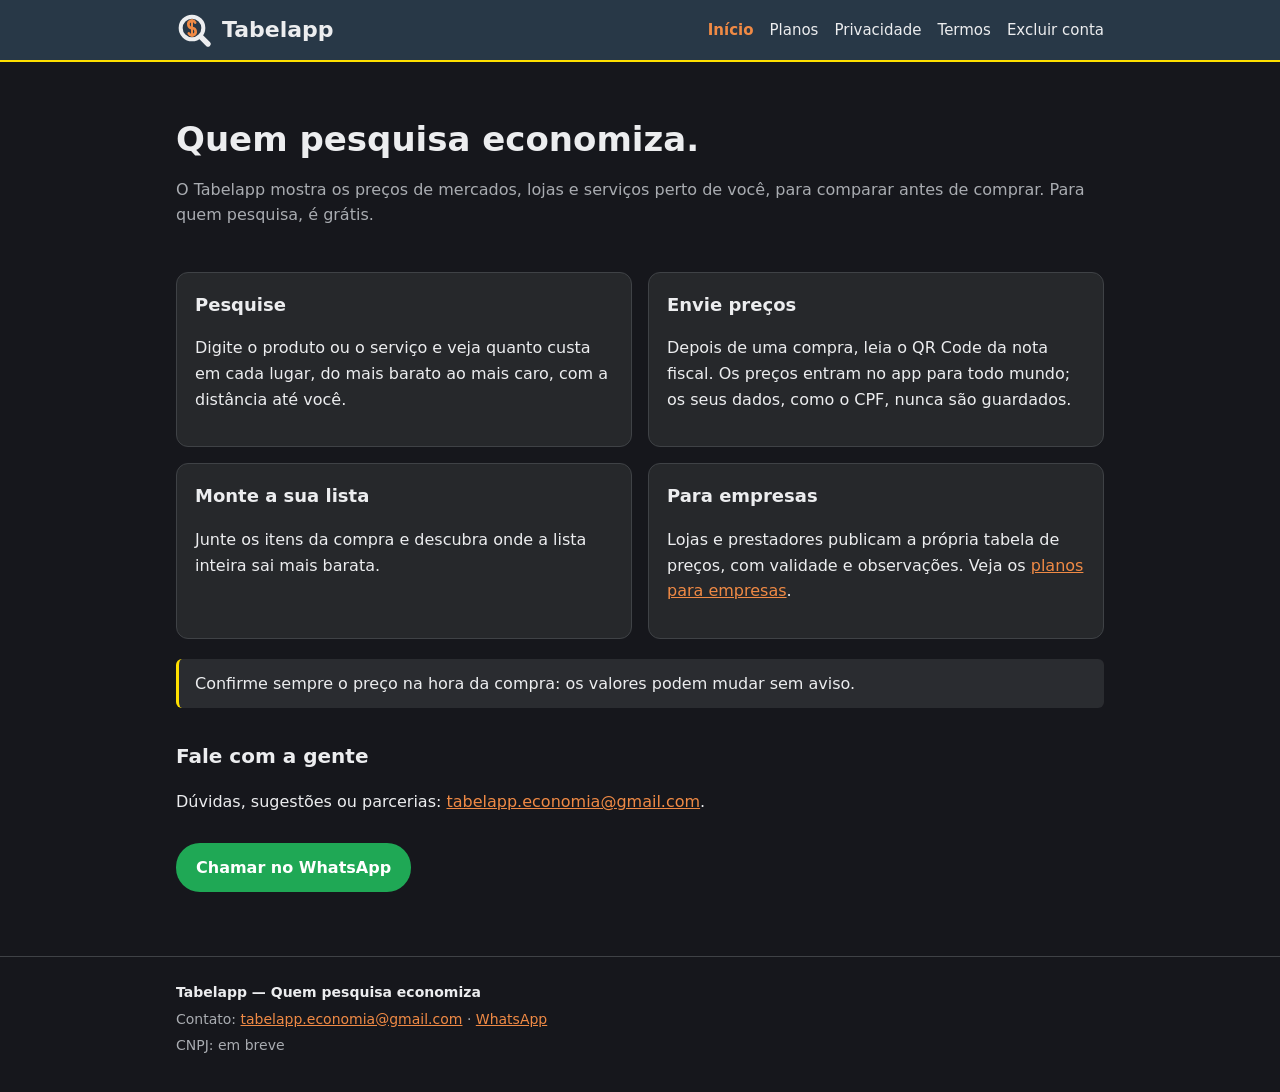
==== site/index.html @ 42074dbd "Site estático (GitHub Pages): início, planos, privacidade, termos e exclusão de conta Gerado por scr" ====
<!doctype html>
<html lang="pt-BR">
<head>
<meta charset="utf-8">
<meta name="viewport" content="width=device-width, initial-scale=1">
<title>Tabelapp — Quem pesquisa economiza</title>
<meta name="description" content="Compare preços de mercados, lojas e serviços perto de você antes de comprar. Grátis para quem pesquisa.">
<meta name="theme-color" content="#283847">
<link rel="icon" href="data:image/svg+xml,<svg viewBox='0 0 54 54' fill='none' stroke-linecap='round'><path d='M37,37 L48,48' stroke='%23ECEDEF' stroke-width='8'/><path d='M7,24 A17,17 0 1,1 41,24 A17,17 0 1,1 7,24 Z' stroke='%23ECEDEF' stroke-width='6'/><path d='M24,12.5 L24,35.5' stroke='%23F08A45' stroke-width='3'/><path d='M28.8,15.8 A5.5,5.5 0 1,0 24,24 A5.5,5.5 0 1,1 19.2,32.2' stroke='%23F08A45' stroke-width='4'/></svg>">
<link rel="stylesheet" href="style.css">
<script src="config.js" defer></script>
</head>
<body>
<header class="topo"><div class="barra">
<a class="marca" href="index.html"><svg viewBox="0 0 54 54" aria-hidden="true" fill="none" stroke-linecap="round"><path d="M37,37 L48,48" stroke="#ECEDEF" stroke-width="8"/><path d="M7,24 A17,17 0 1,1 41,24 A17,17 0 1,1 7,24 Z" stroke="#ECEDEF" stroke-width="6"/><path d="M24,12.5 L24,35.5" stroke="#F08A45" stroke-width="3"/><path d="M28.8,15.8 A5.5,5.5 0 1,0 24,24 A5.5,5.5 0 1,1 19.2,32.2" stroke="#F08A45" stroke-width="4"/></svg><span>Tabelapp</span></a>
<nav aria-label="Páginas"><a href="index.html" aria-current="page">Início</a> <a href="planos.html">Planos</a> <a href="privacidade.html">Privacidade</a> <a href="termos.html">Termos</a> <a href="excluir-conta.html">Excluir conta</a></nav>
</div></header>
<main>
<section class="hero">
<h1>Quem pesquisa economiza.</h1>
<p class="sub">O Tabelapp mostra os preços de mercados, lojas e serviços perto de você, para comparar antes de comprar. Para quem pesquisa, é grátis.</p>
</section>

<div class="grade">
<div class="cartao">
<h3>Pesquise</h3>
<p>Digite o produto ou o serviço e veja quanto custa em cada lugar, do mais barato ao mais caro, com a distância até você.</p>
</div>
<div class="cartao">
<h3>Envie preços</h3>
<p>Depois de uma compra, leia o QR Code da nota fiscal. Os preços entram no app para todo mundo; os seus dados, como o CPF, nunca são guardados.</p>
</div>
<div class="cartao">
<h3>Monte a sua lista</h3>
<p>Junte os itens da compra e descubra onde a lista inteira sai mais barata.</p>
</div>
<div class="cartao">
<h3>Para empresas</h3>
<p>Lojas e prestadores publicam a própria tabela de preços, com validade e observações. Veja os <a href="planos.html">planos para empresas</a>.</p>
</div>
</div>

<div class="aviso">Confirme sempre o preço na hora da compra: os valores podem mudar sem aviso.</div>

<h2>Fale com a gente</h2>
<p>Dúvidas, sugestões ou parcerias: <a data-email="Contato pelo site"></a>.</p>
<p><a class="botao whatsapp" data-whatsapp="Olá! Vim pelo site do Tabelapp." hidden>Chamar no WhatsApp</a></p>
</main>
<footer><div class="barra">
<p><strong>Tabelapp — Quem pesquisa economiza</strong></p>
<p>Contato: <a data-email="Contato pelo site"></a> · <a data-whatsapp="Olá! Vim pelo site do Tabelapp." hidden>WhatsApp</a></p>
<p>CNPJ: em breve</p>
</div></footer>
</body>
</html>
---- site/style.css ----
/* Tabelapp — site estático. Mesma paleta escura do app; o amarelo da marca só em detalhes. */
:root {
  --fundo: #16171C;
  --topo: #283847;
  --cartao: #26282B;
  --superficie: #2A2C30;
  --texto: #ECEDEF;
  --texto-2: #A9ACB1;
  --contorno: #3F4246;
  --destaque: #F08A45;
  --sobre-destaque: #1A0E06;
  --amarelo: #FFE000;
  --whatsapp: #1FA855;
}
* { box-sizing: border-box; }
html { -webkit-text-size-adjust: 100%; }
body {
  margin: 0; background: var(--fundo); color: var(--texto);
  font: 16px/1.6 system-ui, -apple-system, "Segoe UI", Roboto, sans-serif;
}
a { color: var(--destaque); }
header.topo { background: var(--topo); border-bottom: 2px solid var(--amarelo); }
.barra { max-width: 960px; margin: 0 auto; padding: 12px 16px; display: flex; align-items: center; gap: 12px; flex-wrap: wrap; }
.marca { display: flex; align-items: center; gap: 10px; color: var(--texto); text-decoration: none; font-weight: 800; font-size: 22px; }
.marca svg { width: 36px; height: 36px; flex: none; }
nav { display: flex; gap: 4px 16px; flex-wrap: wrap; margin-left: auto; }
nav a { color: var(--texto); text-decoration: none; font-size: 15px; padding: 4px 0; }
nav a[aria-current="page"] { color: var(--destaque); font-weight: 700; }
main { max-width: 960px; margin: 0 auto; padding: 24px 16px 48px; }
main.texto { max-width: 760px; }
h1 { font-size: 28px; line-height: 1.25; margin: 8px 0 12px; }
h2 { font-size: 20px; margin-top: 32px; }
p, li { color: var(--texto); }
.sub { color: var(--texto-2); }
.hero { padding: 24px 0 8px; }
.hero h1 { font-size: 34px; }
.grade { display: grid; gap: 16px; grid-template-columns: 1fr; margin-top: 20px; }
@media (min-width: 640px) { .grade { grid-template-columns: repeat(2, 1fr); } }
@media (min-width: 900px) { .grade.quatro { grid-template-columns: repeat(4, 1fr); } }
.cartao { background: var(--cartao); border: 1px solid var(--contorno); border-radius: 12px; padding: 18px; }
.cartao h3 { margin: 0 0 6px; font-size: 18px; }
.cartao.destaque { border: 2px solid var(--amarelo); }
.preco { font-size: 28px; font-weight: 800; color: #FFFFFF; margin: 6px 0 0; }
.preco small { font-size: 15px; font-weight: 400; color: var(--texto-2); }
.itens { color: var(--texto-2); margin: 2px 0 0; }
.botao {
  display: inline-block; background: var(--destaque); color: var(--sobre-destaque); font-weight: 700;
  text-decoration: none; padding: 12px 20px; border-radius: 24px; margin-top: 12px;
}
.botao.whatsapp { background: var(--whatsapp); color: #FFFFFF; }
.aviso { background: var(--superficie); border-left: 3px solid var(--amarelo); padding: 12px 16px; border-radius: 6px; margin: 20px 0; }
ol li, ul li { margin: 4px 0; }
footer { border-top: 1px solid var(--contorno); color: var(--texto-2); font-size: 14px; }
footer .barra { display: block; padding: 20px 16px 32px; }
footer p { margin: 4px 0; color: var(--texto-2); }
footer strong { color: var(--texto); }
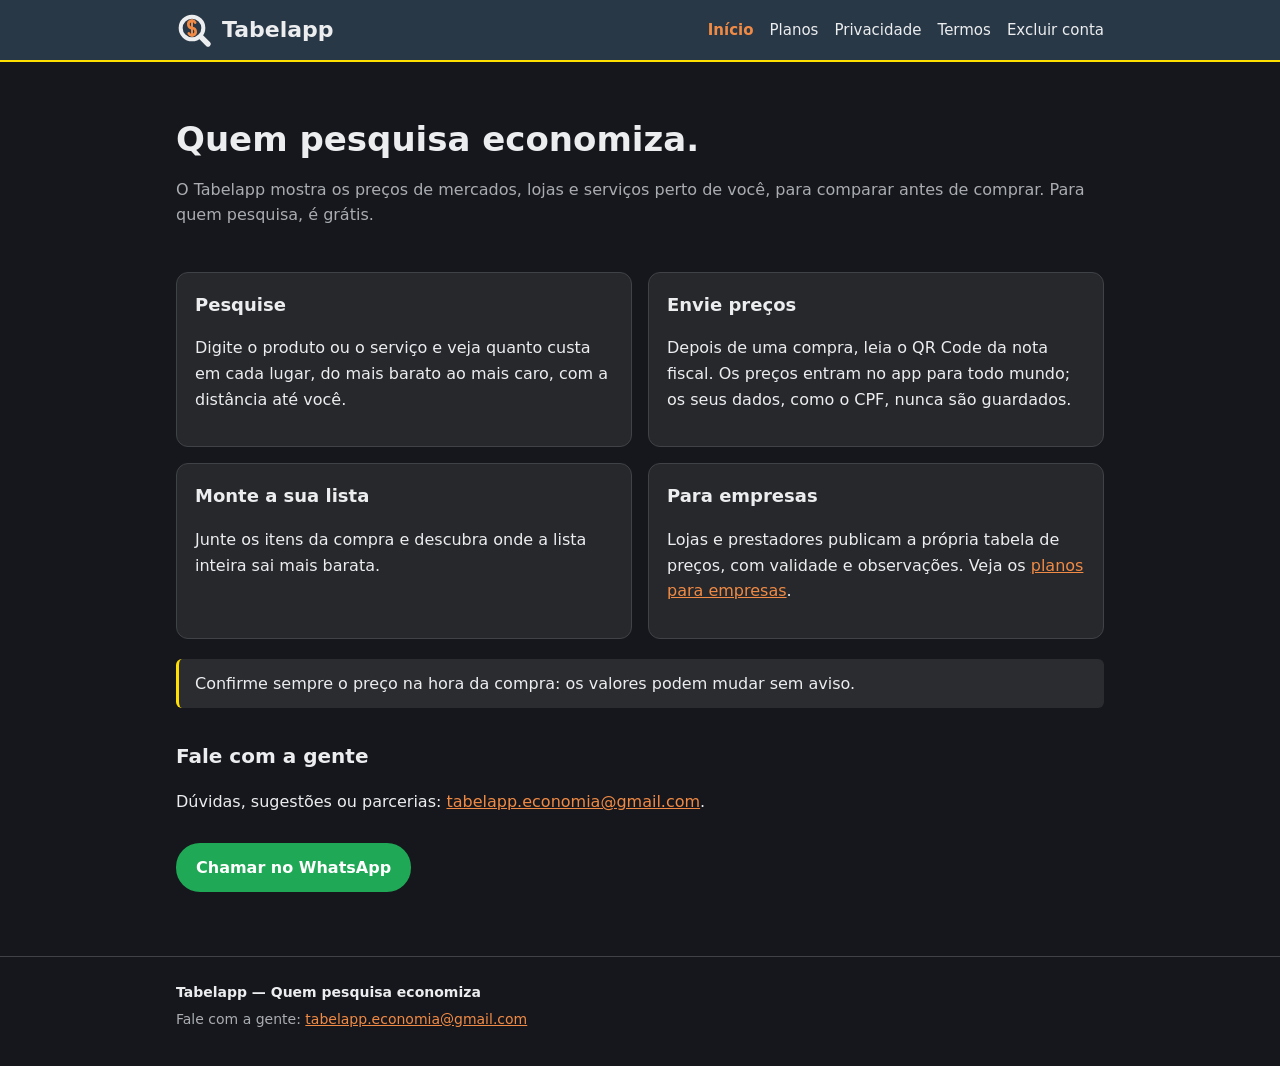
==== commit a4040eab: "Site: e-mail com mailto: em todas as páginas, sem CNPJ, exclusão de conta detalhada scripts/conferir" ====
--- a/site/index.html
+++ b/site/index.html
@@ -43,13 +43,12 @@
 <div class="aviso">Confirme sempre o preço na hora da compra: os valores podem mudar sem aviso.</div>
 
 <h2>Fale com a gente</h2>
-<p>Dúvidas, sugestões ou parcerias: <a data-email="Contato pelo site"></a>.</p>
+<p>Dúvidas, sugestões ou parcerias: <a href="mailto:tabelapp.economia@gmail.com?subject=Contato%20pelo%20site">tabelapp.economia@gmail.com</a>.</p>
 <p><a class="botao whatsapp" data-whatsapp="Olá! Vim pelo site do Tabelapp." hidden>Chamar no WhatsApp</a></p>
 </main>
 <footer><div class="barra">
 <p><strong>Tabelapp — Quem pesquisa economiza</strong></p>
-<p>Contato: <a data-email="Contato pelo site"></a> · <a data-whatsapp="Olá! Vim pelo site do Tabelapp." hidden>WhatsApp</a></p>
-<p>CNPJ: em breve</p>
+<p>Fale com a gente: <a href="mailto:tabelapp.economia@gmail.com">tabelapp.economia@gmail.com</a></p>
 </div></footer>
 </body>
 </html>
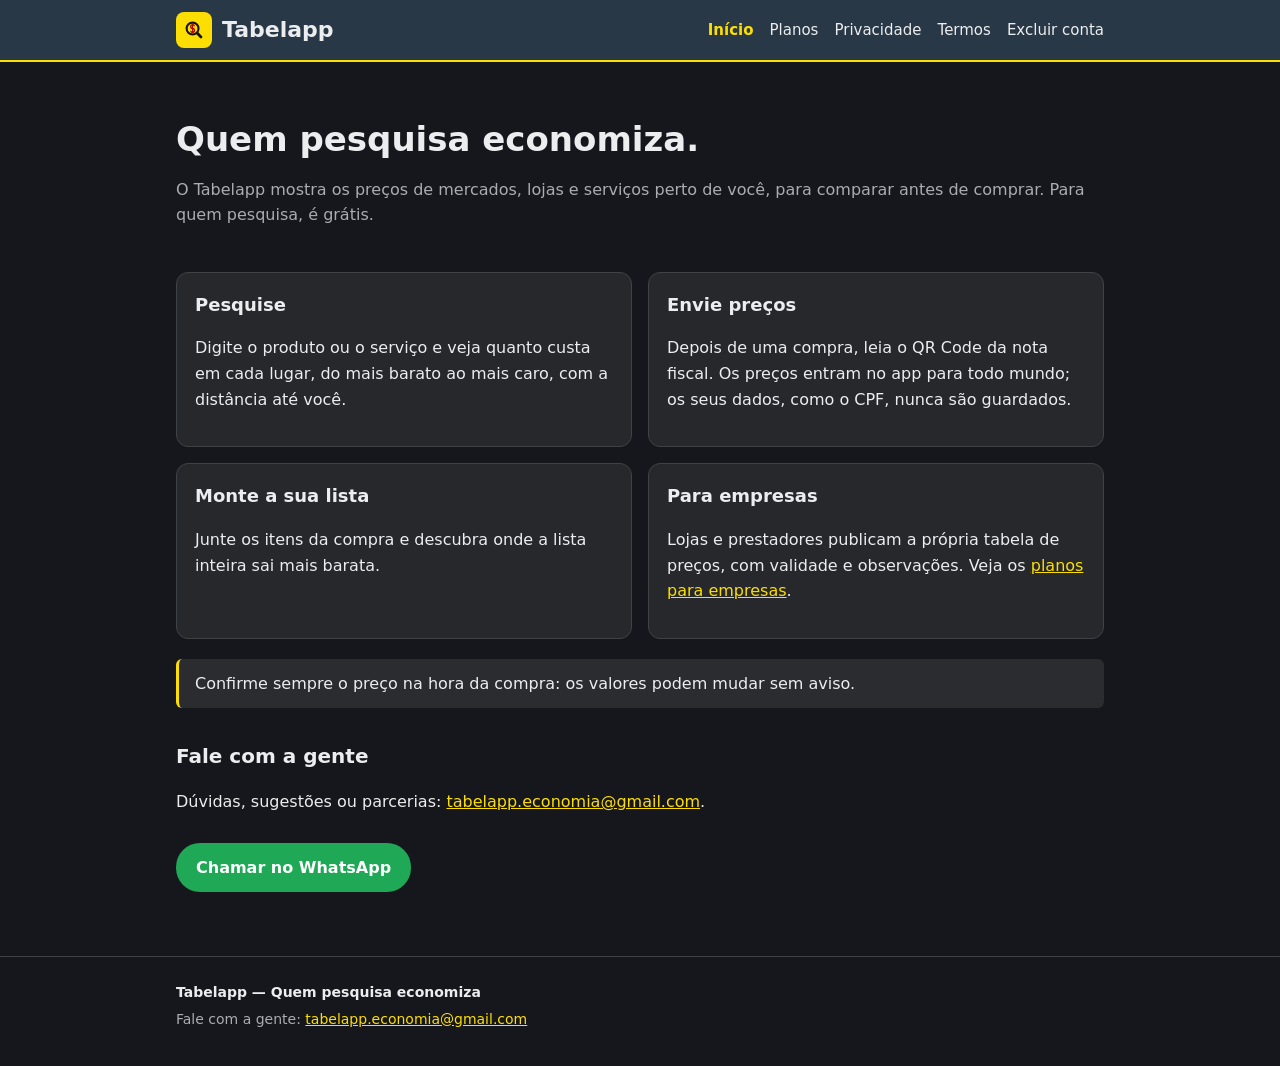
==== commit 8e6b79df: "Site: amarelo da marca e lupa nova no cabeçalho Co-Authored-By: Claude Opus 5.5 <noreply@anthropic.c" ====
--- a/site/index.html
+++ b/site/index.html
@@ -6,13 +6,13 @@
 <title>Tabelapp — Quem pesquisa economiza</title>
 <meta name="description" content="Compare preços de mercados, lojas e serviços perto de você antes de comprar. Grátis para quem pesquisa.">
 <meta name="theme-color" content="#283847">
-<link rel="icon" href="data:image/svg+xml,<svg viewBox='0 0 54 54' fill='none' stroke-linecap='round'><path d='M37,37 L48,48' stroke='%23ECEDEF' stroke-width='8'/><path d='M7,24 A17,17 0 1,1 41,24 A17,17 0 1,1 7,24 Z' stroke='%23ECEDEF' stroke-width='6'/><path d='M24,12.5 L24,35.5' stroke='%23F08A45' stroke-width='3'/><path d='M28.8,15.8 A5.5,5.5 0 1,0 24,24 A5.5,5.5 0 1,1 19.2,32.2' stroke='%23F08A45' stroke-width='4'/></svg>">
+<link rel="icon" href="data:image/svg+xml,<svg viewBox='0 0 108 108' fill='none' stroke-linecap='round'><rect width='108' height='108' rx='24' fill='%23FDDE03'/><g transform='translate(2 4) translate(54 54) scale(1.05) translate(-54 -54)'><path d='M61,59 L72,70' stroke='%23141414' stroke-width='8'/><path d='M31,46 A17,17 0 1,1 65,46 A17,17 0 1,1 31,46 Z' fill='%23FDDE03' stroke='%23141414' stroke-width='6'/><path d='M48,34.5 L48,57.5' stroke='%23B00000' stroke-width='3'/><path d='M52.8,37.8 A5.5,5.5 0 1,0 48,46 A5.5,5.5 0 1,1 43.2,54.2' stroke='%23B00000' stroke-width='4'/></g></svg>">
 <link rel="stylesheet" href="style.css">
 <script src="config.js" defer></script>
 </head>
 <body>
 <header class="topo"><div class="barra">
-<a class="marca" href="index.html"><svg viewBox="0 0 54 54" aria-hidden="true" fill="none" stroke-linecap="round"><path d="M37,37 L48,48" stroke="#ECEDEF" stroke-width="8"/><path d="M7,24 A17,17 0 1,1 41,24 A17,17 0 1,1 7,24 Z" stroke="#ECEDEF" stroke-width="6"/><path d="M24,12.5 L24,35.5" stroke="#F08A45" stroke-width="3"/><path d="M28.8,15.8 A5.5,5.5 0 1,0 24,24 A5.5,5.5 0 1,1 19.2,32.2" stroke="#F08A45" stroke-width="4"/></svg><span>Tabelapp</span></a>
+<a class="marca" href="index.html"><svg viewBox="0 0 108 108" aria-hidden="true" fill="none" stroke-linecap="round"><rect width="108" height="108" rx="24" fill="#FDDE03"/><g transform="translate(2 4) translate(54 54) scale(1.05) translate(-54 -54)"><path d="M61,59 L72,70" stroke="#141414" stroke-width="8"/><path d="M31,46 A17,17 0 1,1 65,46 A17,17 0 1,1 31,46 Z" fill="#FDDE03" stroke="#141414" stroke-width="6"/><path d="M48,34.5 L48,57.5" stroke="#B00000" stroke-width="3"/><path d="M52.8,37.8 A5.5,5.5 0 1,0 48,46 A5.5,5.5 0 1,1 43.2,54.2" stroke="#B00000" stroke-width="4"/></g></svg><span>Tabelapp</span></a>
 <nav aria-label="Páginas"><a href="index.html" aria-current="page">Início</a> <a href="planos.html">Planos</a> <a href="privacidade.html">Privacidade</a> <a href="termos.html">Termos</a> <a href="excluir-conta.html">Excluir conta</a></nav>
 </div></header>
 <main>
--- a/site/style.css
+++ b/site/style.css
@@ -1,4 +1,4 @@
-/* Tabelapp — site estático. Mesma paleta escura do app; o amarelo da marca só em detalhes. */
+/* Tabelapp — site estático. Mesma paleta escura do app; destaque no amarelo da marca (o mesmo da logo). */
 :root {
   --fundo: #16171C;
   --topo: #283847;
@@ -7,9 +7,9 @@
   --texto: #ECEDEF;
   --texto-2: #A9ACB1;
   --contorno: #3F4246;
-  --destaque: #F08A45;
-  --sobre-destaque: #1A0E06;
-  --amarelo: #FFE000;
+  --amarelo: #FDDE03;
+  --destaque: var(--amarelo);
+  --sobre-destaque: #1A1600;
   --whatsapp: #1FA855;
 }
 * { box-sizing: border-box; }
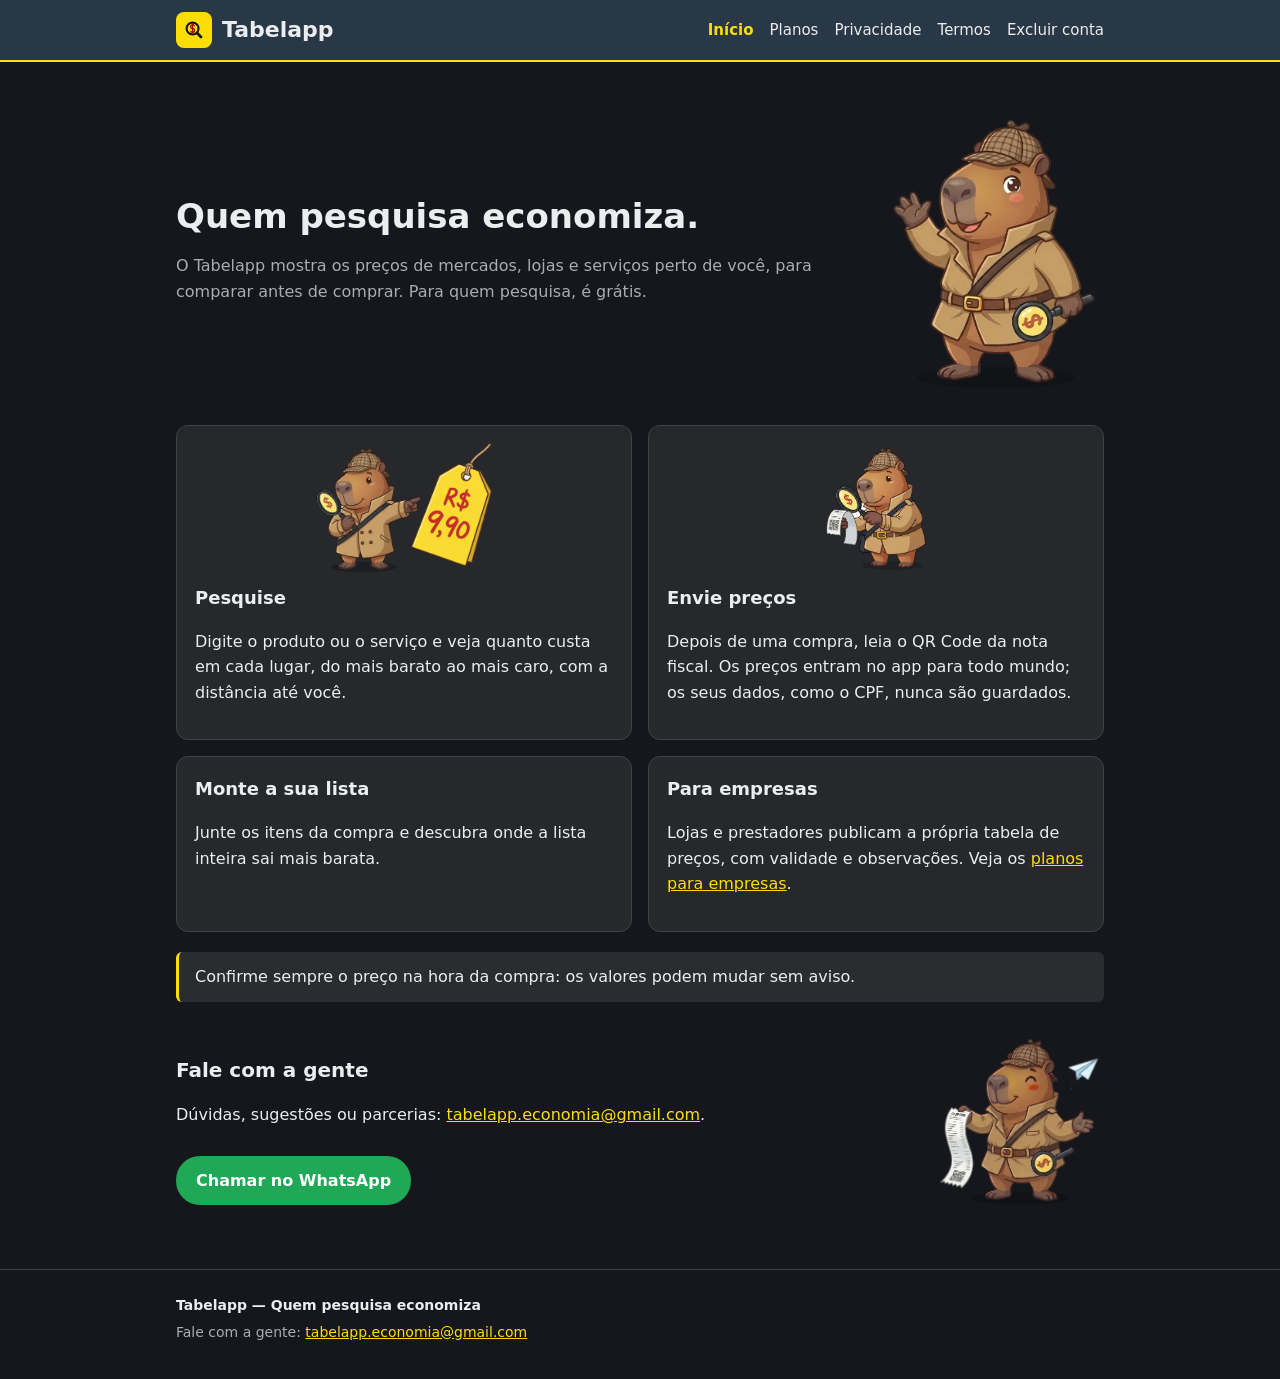
==== commit 9647ba92: "Site: Tabelinha nas seções (início, pesquisar, notas fiscais, contato e planos) As 4 imagens WebP en" ====
--- a/site/index.html
+++ b/site/index.html
@@ -16,17 +16,22 @@
 <nav aria-label="Páginas"><a href="index.html" aria-current="page">Início</a> <a href="planos.html">Planos</a> <a href="privacidade.html">Privacidade</a> <a href="termos.html">Termos</a> <a href="excluir-conta.html">Excluir conta</a></nav>
 </div></header>
 <main>
-<section class="hero">
+<section class="hero ilustrada">
+<div class="texto-ilustrado">
 <h1>Quem pesquisa economiza.</h1>
 <p class="sub">O Tabelapp mostra os preços de mercados, lojas e serviços perto de você, para comparar antes de comprar. Para quem pesquisa, é grátis.</p>
+</div>
+<img class="ilustra ilustra-topo" src="img/tabelinha-acenando.webp" width="569" height="742" alt="Tabelinha, a capivara detetive do Tabelapp, acenando com uma lupa" fetchpriority="high" decoding="async">
 </section>
 
 <div class="grade">
 <div class="cartao">
+<img class="ilustra ilustra-cartao" src="img/tabelinha-etiqueta-preco.webp" width="900" height="639" alt="Tabelinha, a capivara detetive do Tabelapp, apontando para uma etiqueta de preço de R$ 9,90" loading="lazy" decoding="async">
 <h3>Pesquise</h3>
 <p>Digite o produto ou o serviço e veja quanto custa em cada lugar, do mais barato ao mais caro, com a distância até você.</p>
 </div>
 <div class="cartao">
+<img class="ilustra ilustra-cartao" src="img/tabelinha-lupa-cupom.webp" width="609" height="735" alt="Tabelinha, a capivara detetive do Tabelapp, olhando um cupom fiscal com a lupa" loading="lazy" decoding="async">
 <h3>Envie preços</h3>
 <p>Depois de uma compra, leia o QR Code da nota fiscal. Os preços entram no app para todo mundo; os seus dados, como o CPF, nunca são guardados.</p>
 </div>
@@ -42,9 +47,14 @@
 
 <div class="aviso">Confirme sempre o preço na hora da compra: os valores podem mudar sem aviso.</div>
 
+<section class="ilustrada">
+<div class="texto-ilustrado">
 <h2>Fale com a gente</h2>
 <p>Dúvidas, sugestões ou parcerias: <a href="mailto:tabelapp.economia@gmail.com?subject=Contato%20pelo%20site">tabelapp.economia@gmail.com</a>.</p>
 <p><a class="botao whatsapp" data-whatsapp="Olá! Vim pelo site do Tabelapp." hidden>Chamar no WhatsApp</a></p>
+</div>
+<img class="ilustra ilustra-lado" src="img/tabelinha-compartilhando-nota.webp" width="714" height="742" alt="Tabelinha, a capivara detetive do Tabelapp, segurando um cupom fiscal e enviando um avião de papel" loading="lazy" decoding="async">
+</section>
 </main>
 <footer><div class="barra">
 <p><strong>Tabelapp — Quem pesquisa economiza</strong></p>
--- a/site/style.css
+++ b/site/style.css
@@ -54,3 +54,19 @@
 footer .barra { display: block; padding: 20px 16px 32px; }
 footer p { margin: 4px 0; color: var(--texto-2); }
 footer strong { color: var(--texto); }
+/* Tabelinha (mascote de apoio; a lupa continua sendo a marca). PNG/WebP já transparentes: sem sombra. */
+.ilustra { display: block; height: auto; max-width: 100%; }
+.ilustrada { display: flex; flex-direction: column; align-items: center; gap: 8px; }
+.texto-ilustrado { width: 100%; }
+.ilustra-topo { width: 160px; }
+.ilustra-lado { width: 150px; }
+.ilustra-cartao { width: auto; height: 110px; margin: 0 auto 10px; }
+@media (min-width: 640px) {
+  .ilustrada { flex-direction: row; align-items: center; gap: 24px; }
+  .texto-ilustrado { flex: 1; min-width: 0; }
+  .ilustra { flex: none; }
+  .ilustra-topo { width: 220px; }
+  .ilustra-lado { width: 170px; }
+  .ilustra-cartao { height: 130px; }
+}
+
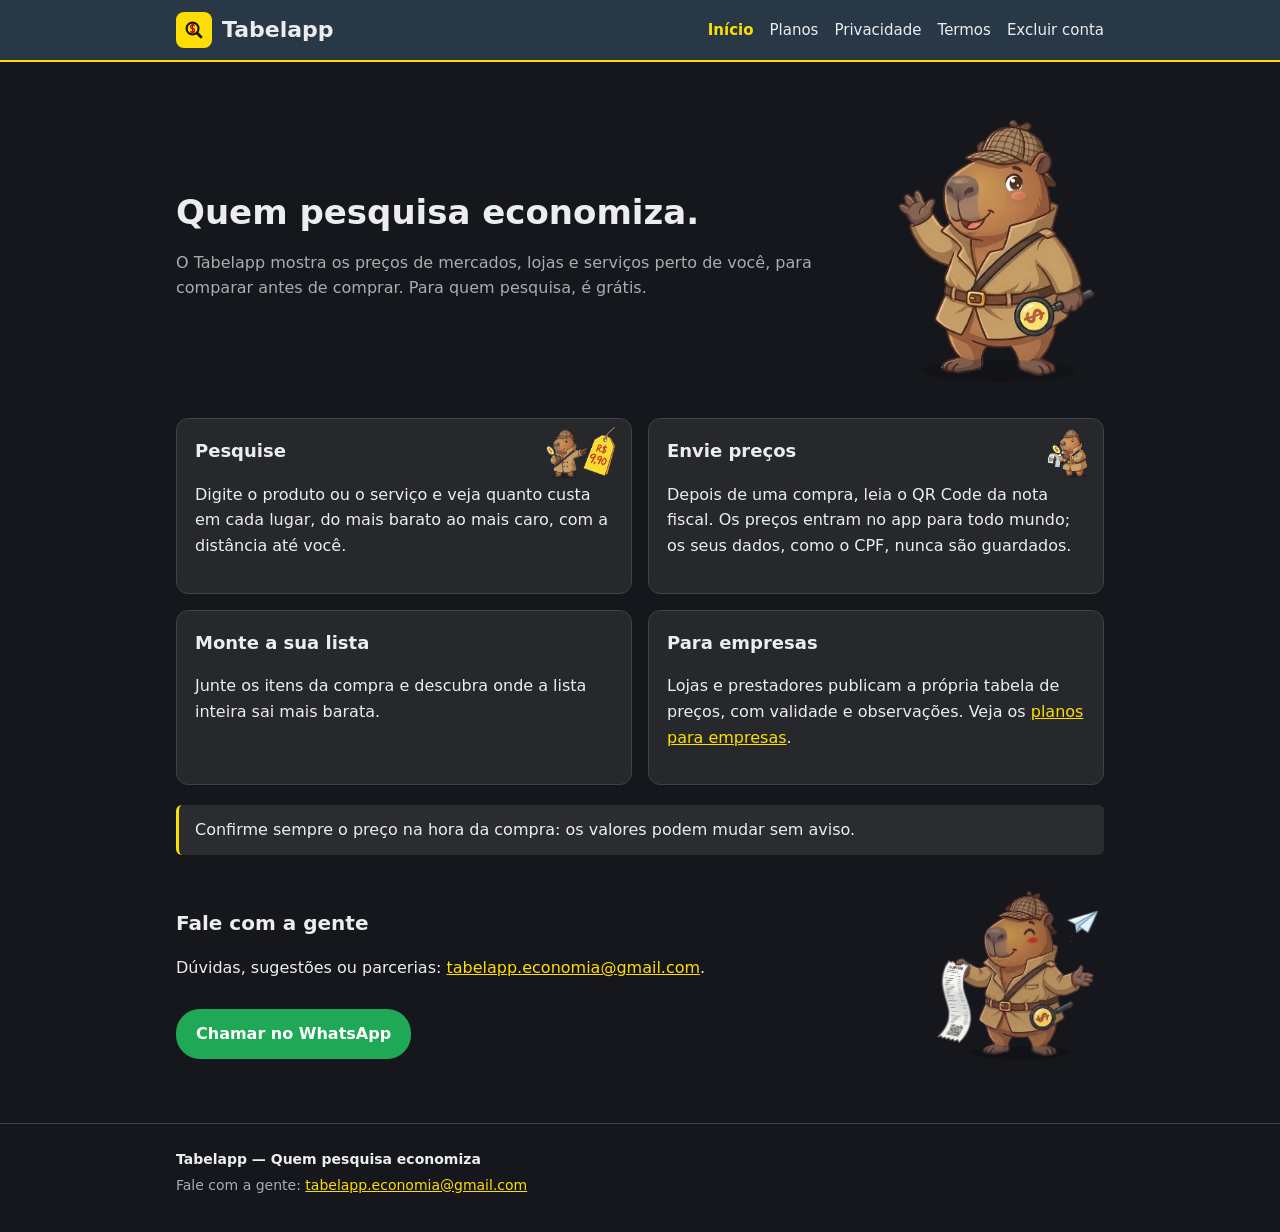
==== commit f2558fbb: "Site: Tabelinha no tamanho certo no computador e sem rolagem horizontal - style.css?v=<hash>: o nave" ====
--- a/site/index.html
+++ b/site/index.html
@@ -7,7 +7,7 @@
 <meta name="description" content="Compare preços de mercados, lojas e serviços perto de você antes de comprar. Grátis para quem pesquisa.">
 <meta name="theme-color" content="#283847">
 <link rel="icon" href="data:image/svg+xml,<svg viewBox='0 0 108 108' fill='none' stroke-linecap='round'><rect width='108' height='108' rx='24' fill='%23FDDE03'/><g transform='translate(2 4) translate(54 54) scale(1.05) translate(-54 -54)'><path d='M61,59 L72,70' stroke='%23141414' stroke-width='8'/><path d='M31,46 A17,17 0 1,1 65,46 A17,17 0 1,1 31,46 Z' fill='%23FDDE03' stroke='%23141414' stroke-width='6'/><path d='M48,34.5 L48,57.5' stroke='%23B00000' stroke-width='3'/><path d='M52.8,37.8 A5.5,5.5 0 1,0 48,46 A5.5,5.5 0 1,1 43.2,54.2' stroke='%23B00000' stroke-width='4'/></g></svg>">
-<link rel="stylesheet" href="style.css">
+<link rel="stylesheet" href="style.css?v=efd0feaf">
 <script src="config.js" defer></script>
 </head>
 <body>
@@ -25,15 +25,19 @@
 </section>
 
 <div class="grade">
-<div class="cartao">
+<div class="cartao com-ilustra">
 <img class="ilustra ilustra-cartao" src="img/tabelinha-etiqueta-preco.webp" width="900" height="639" alt="Tabelinha, a capivara detetive do Tabelapp, apontando para uma etiqueta de preço de R$ 9,90" loading="lazy" decoding="async">
+<div class="texto-cartao">
 <h3>Pesquise</h3>
 <p>Digite o produto ou o serviço e veja quanto custa em cada lugar, do mais barato ao mais caro, com a distância até você.</p>
 </div>
-<div class="cartao">
+</div>
+<div class="cartao com-ilustra">
 <img class="ilustra ilustra-cartao" src="img/tabelinha-lupa-cupom.webp" width="609" height="735" alt="Tabelinha, a capivara detetive do Tabelapp, olhando um cupom fiscal com a lupa" loading="lazy" decoding="async">
+<div class="texto-cartao">
 <h3>Envie preços</h3>
 <p>Depois de uma compra, leia o QR Code da nota fiscal. Os preços entram no app para todo mundo; os seus dados, como o CPF, nunca são guardados.</p>
+</div>
 </div>
 <div class="cartao">
 <h3>Monte a sua lista</h3>
--- a/site/style.css
+++ b/site/style.css
@@ -54,19 +54,36 @@
 footer .barra { display: block; padding: 20px 16px 32px; }
 footer p { margin: 4px 0; color: var(--texto-2); }
 footer strong { color: var(--texto); }
-/* Tabelinha (mascote de apoio; a lupa continua sendo a marca). PNG/WebP já transparentes: sem sombra. */
-.ilustra { display: block; height: auto; max-width: 100%; }
+/* Segurança: nenhuma imagem passa da largura do que a contém (sem rolagem horizontal). */
+img { max-width: 100%; height: auto; }
+main, .grade, .cartao, .ilustrada, .texto-ilustrado { min-width: 0; }
+
+/* Tabelinha (mascote de apoio; a lupa continua sendo a marca). Imagens já transparentes: sem sombra.
+   Celular: a imagem fica acima (cartões) ou abaixo (seções) do texto. */
+.ilustra { display: block; height: auto; max-width: 100%; object-fit: contain; }
 .ilustrada { display: flex; flex-direction: column; align-items: center; gap: 8px; }
 .texto-ilustrado { width: 100%; }
 .ilustra-topo { width: 160px; }
 .ilustra-lado { width: 150px; }
 .ilustra-cartao { width: auto; height: 110px; margin: 0 auto 10px; }
-@media (min-width: 640px) {
+@media (min-width: 640px) and (max-width: 767px) {
   .ilustrada { flex-direction: row; align-items: center; gap: 24px; }
-  .texto-ilustrado { flex: 1; min-width: 0; }
+  .texto-ilustrado { flex: 1; }
   .ilustra { flex: none; }
   .ilustra-topo { width: 220px; }
   .ilustra-lado { width: 170px; }
   .ilustra-cartao { height: 130px; }
 }
-
+/* Computador: duas colunas, texto à esquerda e imagem à direita, centralizados na vertical.
+   Nenhuma imagem passa de 300 px de altura nem de 320 px de largura. */
+@media (min-width: 768px) {
+  .ilustrada { display: grid; grid-template-columns: minmax(0, 1fr) auto; align-items: center; gap: 32px; }
+  .ilustra-topo, .ilustra-lado { width: auto; max-width: 320px; max-height: 300px; }
+  .ilustra-topo { height: 280px; }
+  .ilustra-lado { height: 180px; }
+  /* Cartões: a Tabelinha vira um selo pequeno no canto de cima, ao lado do título. Fica fora do fluxo
+     do texto, então o cartão tem exatamente o tamanho de antes das imagens. */
+  .cartao.com-ilustra { position: relative; }
+  .cartao.com-ilustra .ilustra-cartao { position: absolute; top: 8px; right: 14px; width: auto; height: 52px; max-width: 90px; margin: 0; }
+  .cartao.com-ilustra h3 { padding-right: 96px; }
+}
